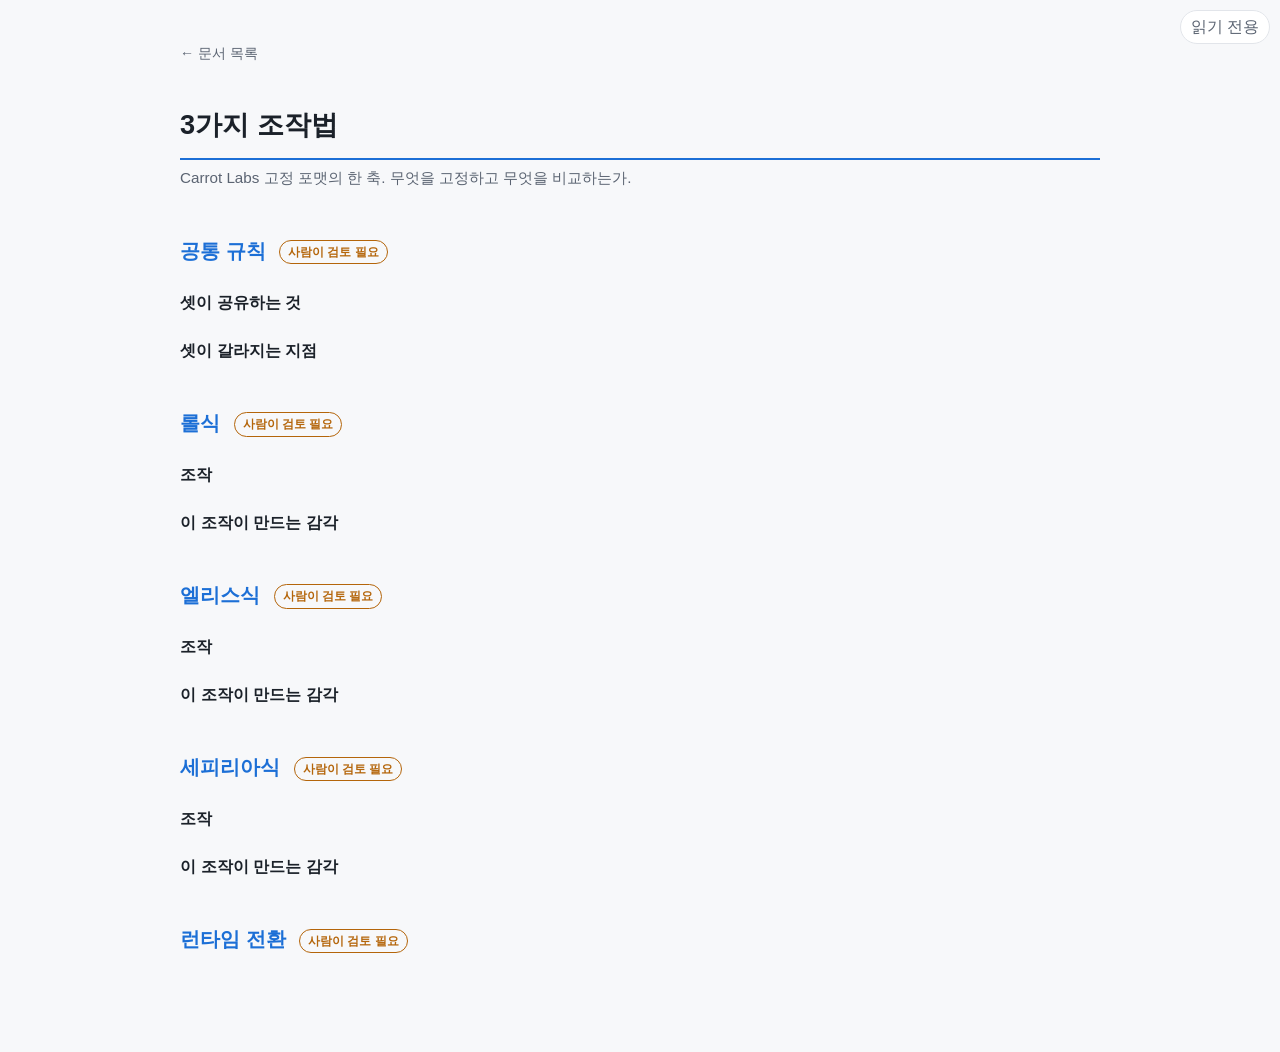
==== Wiki/Controls.html @ 614a3fe2 "위키를 세 갈래 구조로 다시 세운다 Carrot Project · Control Labs · Carrot Labs 셋을 표와 폴더 구조로 적었다. Control Labs가 문서에 " ====
<!doctype html>
<html lang="ko">
<head>
<meta charset="utf-8">
<title>3가지 조작법</title>
<link rel="stylesheet" href="wiki.css">
<script src="wiki-edit.js" defer></script>
</head>
<body>

<a class="backlink" href="index.html">← 문서 목록</a>

<h1>3가지 조작법</h1>
<div class="sub">Carrot Labs 고정 포맷의 한 축. 무엇을 고정하고 무엇을 비교하는가.</div>

<h2>공통 규칙 <span class="tag t-review">사람이 검토 필요</span></h2>

<h3>셋이 공유하는 것</h3>

<h3>셋이 갈라지는 지점</h3>

<h2>롤식 <span class="tag t-review">사람이 검토 필요</span></h2>

<h3>조작</h3>

<h3>이 조작이 만드는 감각</h3>

<h2>엘리스식 <span class="tag t-review">사람이 검토 필요</span></h2>

<h3>조작</h3>

<h3>이 조작이 만드는 감각</h3>

<h2>세피리아식 <span class="tag t-review">사람이 검토 필요</span></h2>

<h3>조작</h3>

<h3>이 조작이 만드는 감각</h3>

<h2>런타임 전환 <span class="tag t-review">사람이 검토 필요</span></h2>

</body>
</html>
---- Wiki/wiki.css ----
:root{
  --bg:#0f1216; --panel:#171b21; --text:#e6e9ee; --muted:#93a0b3;
  --accent:#7cc6ff; --accent2:#ffb86b; --line:#2a303a; --code:#1d232b;
}
@media (prefers-color-scheme: light){
  :root{ --bg:#f7f8fa; --panel:#ffffff; --text:#1b2129; --muted:#5b6472;
    --accent:#1c6fd6; --accent2:#b4650a; --line:#e2e5ea; --code:#f0f2f5; }
}
:root[data-theme="dark"]{
  --bg:#0f1216; --panel:#171b21; --text:#e6e9ee; --muted:#93a0b3;
  --accent:#7cc6ff; --accent2:#ffb86b; --line:#2a303a; --code:#1d232b;
}
:root[data-theme="light"]{
  --bg:#f7f8fa; --panel:#ffffff; --text:#1b2129; --muted:#5b6472;
  --accent:#1c6fd6; --accent2:#b4650a; --line:#e2e5ea; --code:#f0f2f5;
}
body{ background:var(--bg); color:var(--text); font-family:-apple-system,"Segoe UI",Pretendard,sans-serif;
  line-height:1.6; max-width:920px; margin:0 auto; padding:40px 24px 80px; }
h1{ font-size:1.7rem; border-bottom:2px solid var(--accent); padding-bottom:12px; margin-bottom:6px;}
.sub{ color:var(--muted); margin-bottom:32px; font-size:0.95rem;}
h2{ font-size:1.25rem; margin-top:44px; color:var(--accent); }
h3{ font-size:1.02rem; margin-top:22px; color:var(--text);}
p, li{ font-size:0.95rem; }
.card{ background:var(--panel); border:1px solid var(--line); border-radius:10px; padding:18px 22px; margin:14px 0;}
code, .code{ background:var(--code); border-radius:4px; padding:1px 6px; font-family:"SF Mono",Consolas,monospace; font-size:0.88em;}
table{ border-collapse:collapse; width:100%; margin:12px 0; font-size:0.9rem;}
th,td{ border:1px solid var(--line); padding:8px 10px; text-align:left; vertical-align:top;}
th{ background:var(--code); color:var(--muted); font-weight:600;}
ul,ol{ padding-left:20px;} li{ margin:4px 0;}
footer{ margin-top:60px; color:var(--muted); font-size:0.8rem; border-top:1px solid var(--line); padding-top:16px;}
.backlink{ display:inline-block; margin-bottom:20px; color:var(--muted); text-decoration:none; font-size:0.88rem;}
.backlink:hover{ color:var(--accent); }

/* wiki-edit.js 전용 (인라인 편집기) */
dialog.wiki-editor menu button{ background:var(--panel); color:var(--text);
  border:1px solid var(--line); border-radius:6px; padding:6px 12px; font-size:0.85rem;
  font-family:inherit; cursor:pointer; }
dialog.wiki-editor menu button:hover{ border-color:var(--accent); color:var(--accent); }
h1 > .wiki-editsec{ float:right; margin-top:0.35em; }
.wiki-editsec{ margin-left:8px; vertical-align:middle; background:none; border:none; padding:0;
  color:var(--muted); font-family:inherit; font-size:0.72rem; cursor:pointer; opacity:.55; transition:opacity .12s; }
h1:hover > .wiki-editsec, h2:hover > .wiki-editsec, h3:hover > .wiki-editsec,
.wiki-editsec:hover, .wiki-editsec:focus{ opacity:1; color:var(--accent); }
dialog.wiki-editor{ width:min(1100px,92vw); height:88vh; padding:0; background:var(--panel); color:var(--text);
  border:1px solid var(--line); border-radius:10px; }
dialog.wiki-editor::backdrop{ background:rgba(0,0,0,.55); }
dialog.wiki-editor form{ display:flex; flex-direction:column; height:100%; padding:16px 18px; box-sizing:border-box; }
dialog.wiki-editor h3{ margin:0 0 10px; font-size:0.95rem; color:var(--accent); }
dialog.wiki-editor textarea{ flex:1; width:100%; box-sizing:border-box; resize:none; padding:12px;
  background:var(--code); color:var(--text); border:1px solid var(--line); border-radius:6px;
  font-family:"SF Mono",Consolas,monospace; font-size:0.82rem; line-height:1.5; tab-size:2; white-space:pre; }
dialog.wiki-editor menu{ display:flex; gap:8px; justify-content:flex-end; margin:12px 0 0; padding:0; }
dialog.wiki-editor menu button.primary{ border-color:var(--accent); color:var(--accent); }

pre{ background:var(--code); border:1px solid var(--line); border-radius:8px; padding:12px 14px;
  overflow-x:auto; font-size:0.85rem; line-height:1.5;}
pre code{ background:none; padding:0; }

/* 섹션 태그 */
.tag{ display:inline-block; font-size:0.72rem; font-weight:700; padding:2px 8px; border-radius:99px;
  border:1px solid currentColor; margin-left:8px; vertical-align:middle;}
.t-now{ color:#6fcf97;} .t-next{ color:var(--accent2);} .t-later{ color:var(--muted);} .t-block{ color:#ff7b72;}
.t-review{ color:var(--accent2);}   /* 사람이 검토 필요 — 클로드가 쓴 그대로 */
.t-ok{ color:#6fcf97;}              /* 사람이 검토함 */

/* index.html 전용 (문서 목록 카드) */
a.card{ display:block; background:var(--panel); border:1px solid var(--line); border-radius:10px;
  padding:16px 20px; margin:14px 0; text-decoration:none; color:var(--text); }
a.card:hover{ border-color:var(--accent); }
a.card .title{ font-weight:600; font-size:1.02rem; }
a.card .title::before{ content:"» "; color:var(--accent); }
a.card .desc{ color:var(--muted); font-size:0.9rem; margin-top:6px; }
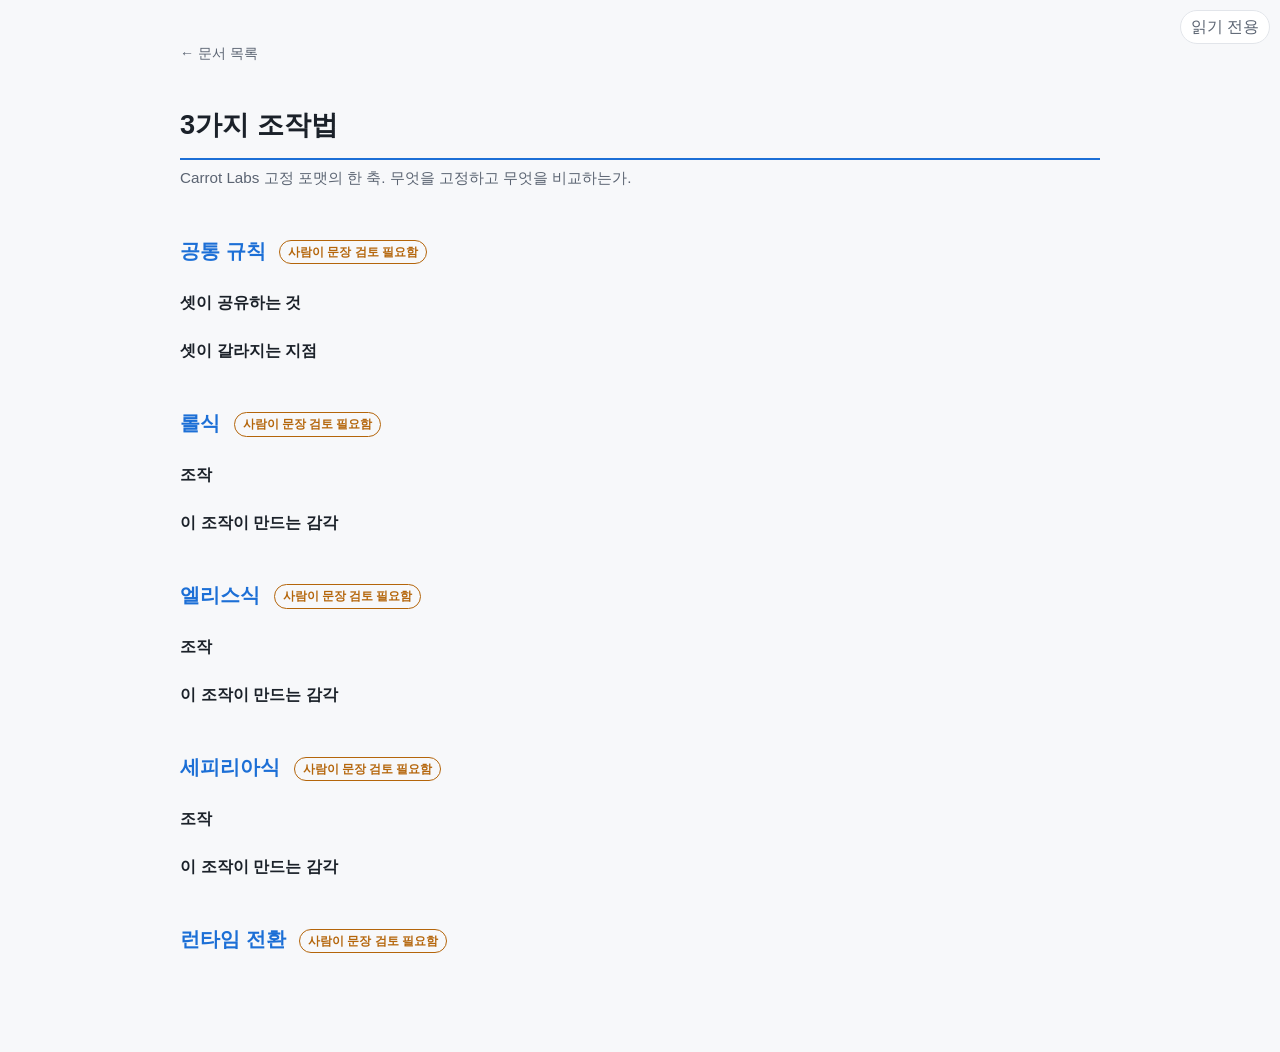
==== commit a08ae6dc: "태그 문구를 class가 정하게 한다 빈 span만 쓰면 글자는 CSS가 채운다(:empty::after). class를 바꾸면 글자도 따라 바뀌므로 「t-ok으로 고쳤는데 안쪽 " ====
--- a/Wiki/Controls.html
+++ b/Wiki/Controls.html
@@ -13,31 +13,31 @@
 <h1>3가지 조작법</h1>
 <div class="sub">Carrot Labs 고정 포맷의 한 축. 무엇을 고정하고 무엇을 비교하는가.</div>
 
-<h2>공통 규칙 <span class="tag t-review">사람이 검토 필요</span></h2>
+<h2>공통 규칙 <span class="tag t-review"></span></h2>
 
 <h3>셋이 공유하는 것</h3>
 
 <h3>셋이 갈라지는 지점</h3>
 
-<h2>롤식 <span class="tag t-review">사람이 검토 필요</span></h2>
+<h2>롤식 <span class="tag t-review"></span></h2>
 
 <h3>조작</h3>
 
 <h3>이 조작이 만드는 감각</h3>
 
-<h2>엘리스식 <span class="tag t-review">사람이 검토 필요</span></h2>
+<h2>엘리스식 <span class="tag t-review"></span></h2>
 
 <h3>조작</h3>
 
 <h3>이 조작이 만드는 감각</h3>
 
-<h2>세피리아식 <span class="tag t-review">사람이 검토 필요</span></h2>
+<h2>세피리아식 <span class="tag t-review"></span></h2>
 
 <h3>조작</h3>
 
 <h3>이 조작이 만드는 감각</h3>
 
-<h2>런타임 전환 <span class="tag t-review">사람이 검토 필요</span></h2>
+<h2>런타임 전환 <span class="tag t-review"></span></h2>
 
 </body>
 </html>
--- a/Wiki/wiki.css
+++ b/Wiki/wiki.css
@@ -60,8 +60,20 @@
 .tag{ display:inline-block; font-size:0.72rem; font-weight:700; padding:2px 8px; border-radius:99px;
   border:1px solid currentColor; margin-left:8px; vertical-align:middle;}
 .t-now{ color:#6fcf97;} .t-next{ color:var(--accent2);} .t-later{ color:var(--muted);} .t-block{ color:#ff7b72;}
-.t-review{ color:var(--accent2);}   /* 사람이 검토 필요 — 클로드가 쓴 그대로 */
-.t-ok{ color:#6fcf97;}              /* 사람이 검토함 */
+.t-review{ color:var(--accent2);}   /* 사람이 문장 검토 필요함 — 클로드가 쓴 그대로 */
+.t-ok{ color:#6fcf97;}              /* 사람이 문장 검토함 */
+/* 글자는 class가 정한다 — 빈 span만 쓰면 된다. class를 바꾸면 글자도 따라 바뀐다 */
+.t-review:empty::after{ content:"사람이 문장 검토 필요함";}
+.t-ok:empty::after{ content:"사람이 문장 검토함";}
+
+/* 기획 상태 태그 — 문구도 class가 정한다. 표준이면 빈 span,
+   「일부 미정」처럼 덧붙일 말이 있으면 그때만 글자를 적는다 */
+.status{ display:inline-block; font-size:0.75rem; font-weight:700; padding:2px 8px; border-radius:99px;
+  border:1px solid currentColor; margin-left:8px; vertical-align:middle;}
+.s-fixed{ color:#6fcf97;} .s-open{ color:var(--accent2);} .s-none{ color:var(--muted);}
+.s-fixed:empty::after{ content:"확정";}
+.s-open:empty::after{ content:"미정";}
+.s-none:empty::after{ content:"해당 없음";}
 
 /* index.html 전용 (문서 목록 카드) */
 a.card{ display:block; background:var(--panel); border:1px solid var(--line); border-radius:10px;
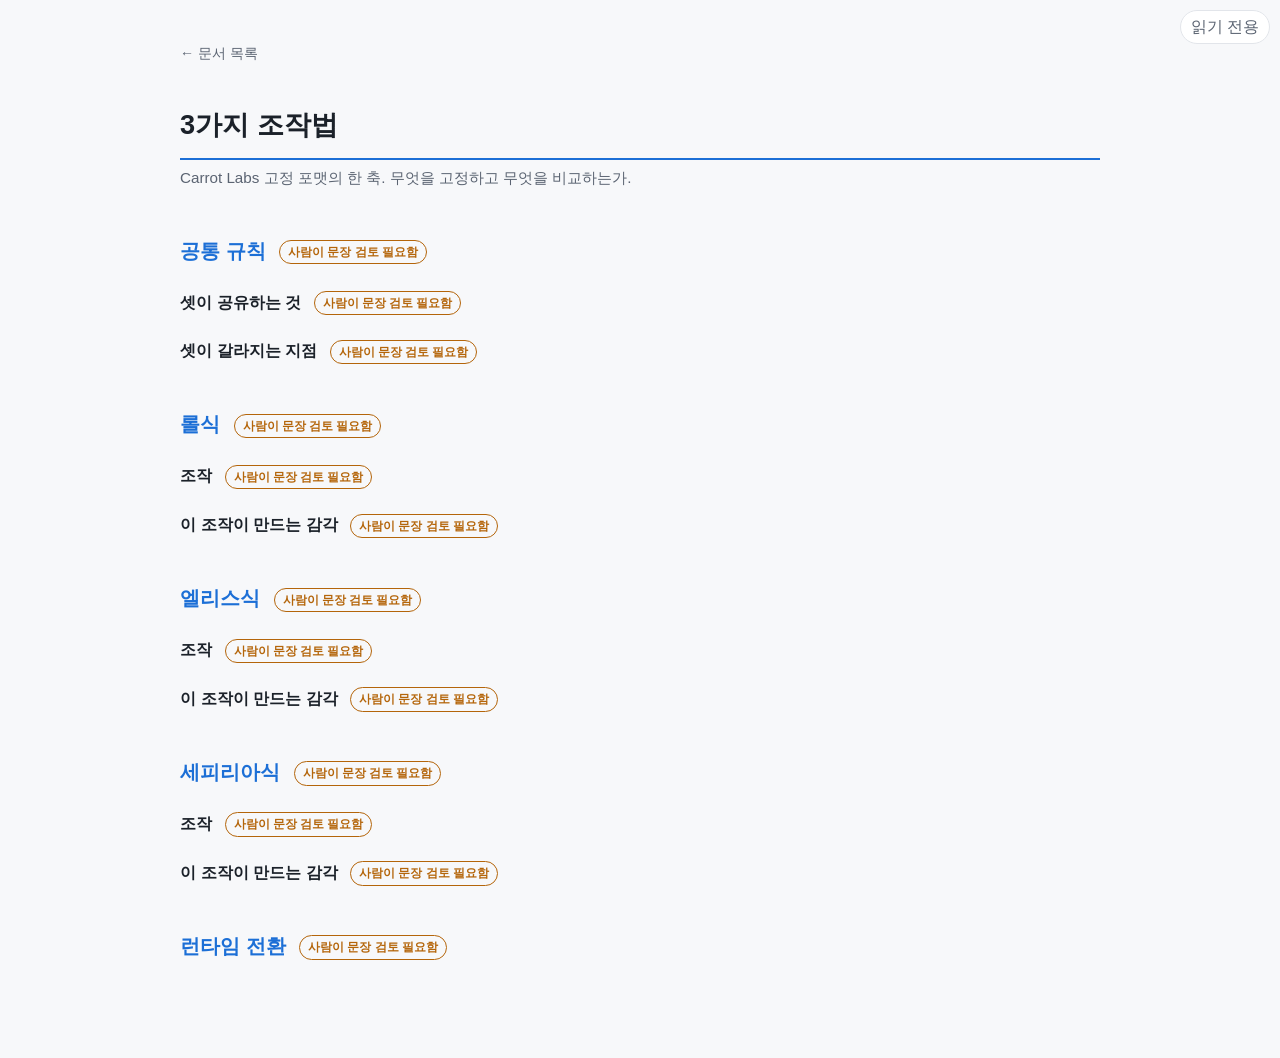
==== commit 2532f6e7: "위키 규약을 루트가 소유하고 태그 도구를 양쪽에 둔다 CLAUDE.md가 둘(루트 · CarrotProject)인데 위키 태그 규약이 두 판본으로 갈려 세션마다 동작이 달랐다. 루" ====
--- a/Wiki/Controls.html
+++ b/Wiki/Controls.html
@@ -15,27 +15,27 @@
 
 <h2>공통 규칙 <span class="tag t-review"></span></h2>
 
-<h3>셋이 공유하는 것</h3>
+<h3>셋이 공유하는 것 <span class="tag t-review"></span></h3>
 
-<h3>셋이 갈라지는 지점</h3>
+<h3>셋이 갈라지는 지점 <span class="tag t-review"></span></h3>
 
 <h2>롤식 <span class="tag t-review"></span></h2>
 
-<h3>조작</h3>
+<h3>조작 <span class="tag t-review"></span></h3>
 
-<h3>이 조작이 만드는 감각</h3>
+<h3>이 조작이 만드는 감각 <span class="tag t-review"></span></h3>
 
 <h2>엘리스식 <span class="tag t-review"></span></h2>
 
-<h3>조작</h3>
+<h3>조작 <span class="tag t-review"></span></h3>
 
-<h3>이 조작이 만드는 감각</h3>
+<h3>이 조작이 만드는 감각 <span class="tag t-review"></span></h3>
 
 <h2>세피리아식 <span class="tag t-review"></span></h2>
 
-<h3>조작</h3>
+<h3>조작 <span class="tag t-review"></span></h3>
 
-<h3>이 조작이 만드는 감각</h3>
+<h3>이 조작이 만드는 감각 <span class="tag t-review"></span></h3>
 
 <h2>런타임 전환 <span class="tag t-review"></span></h2>
 
